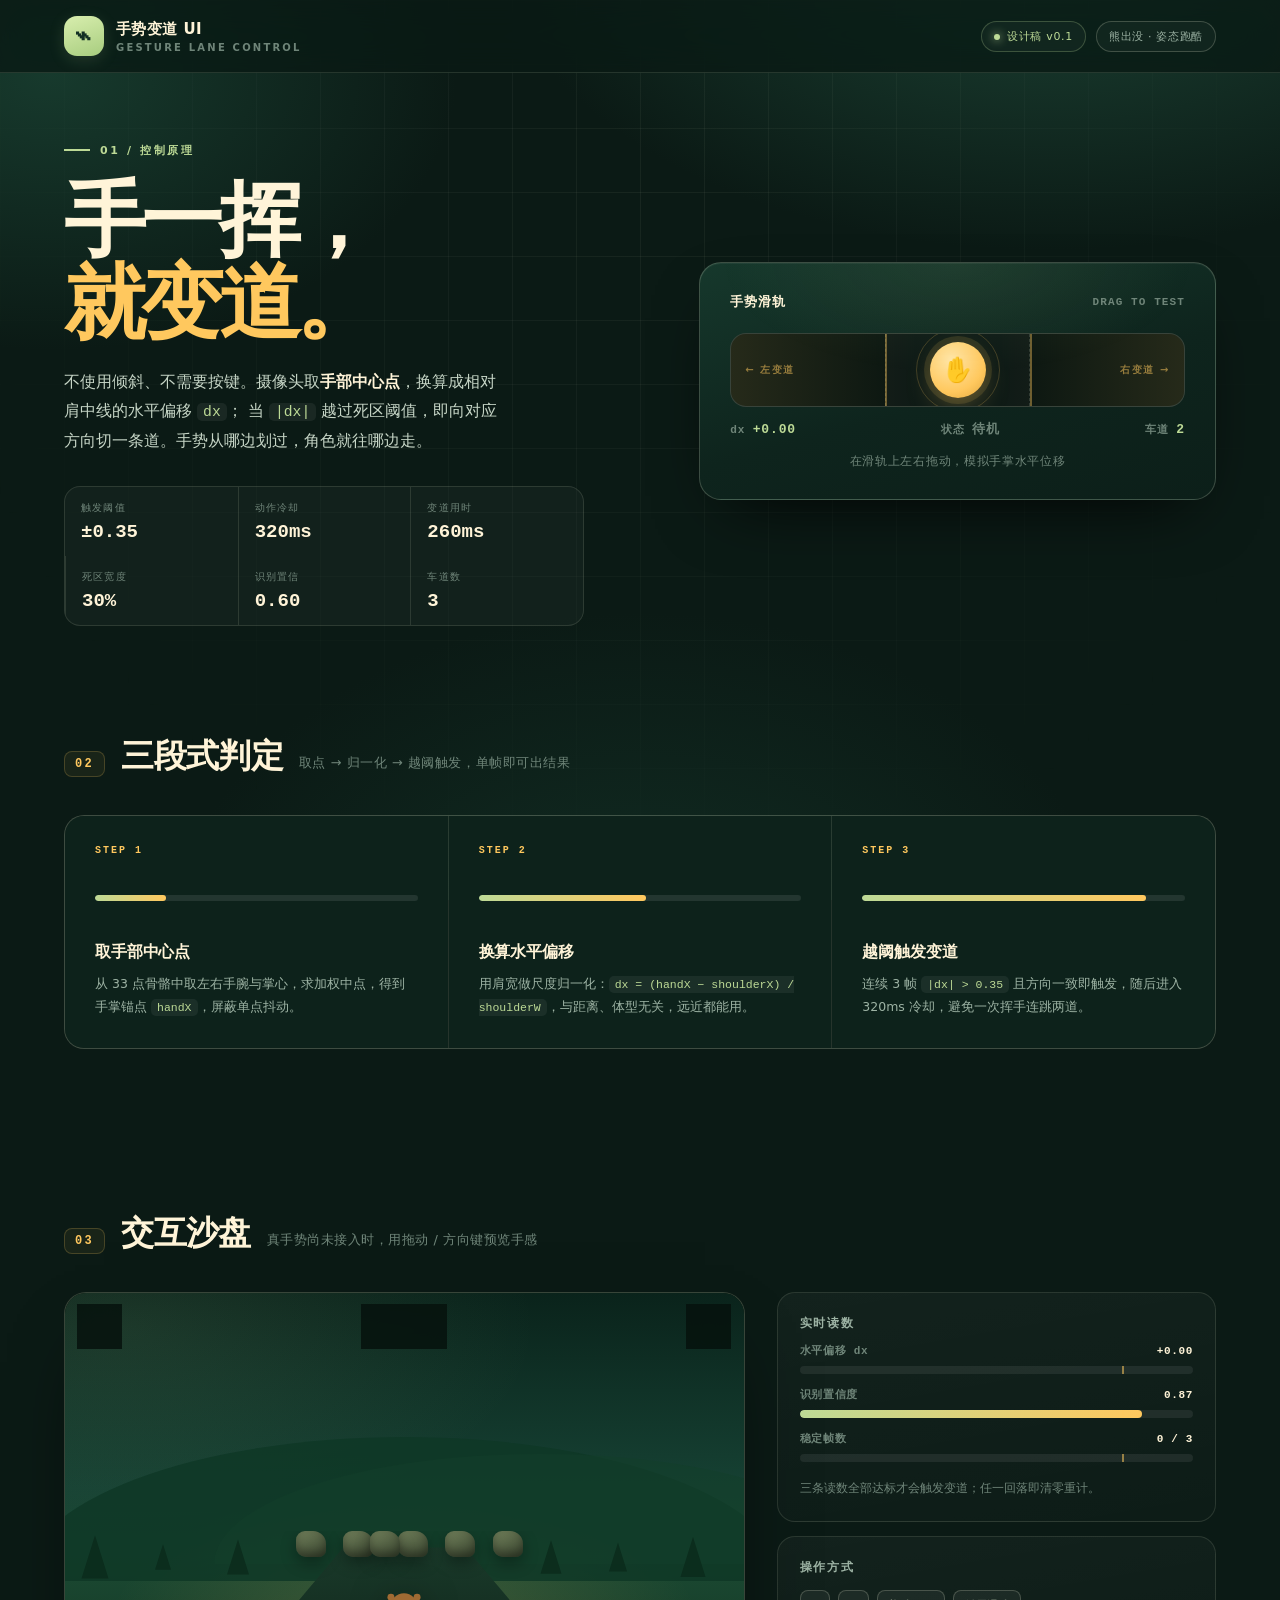
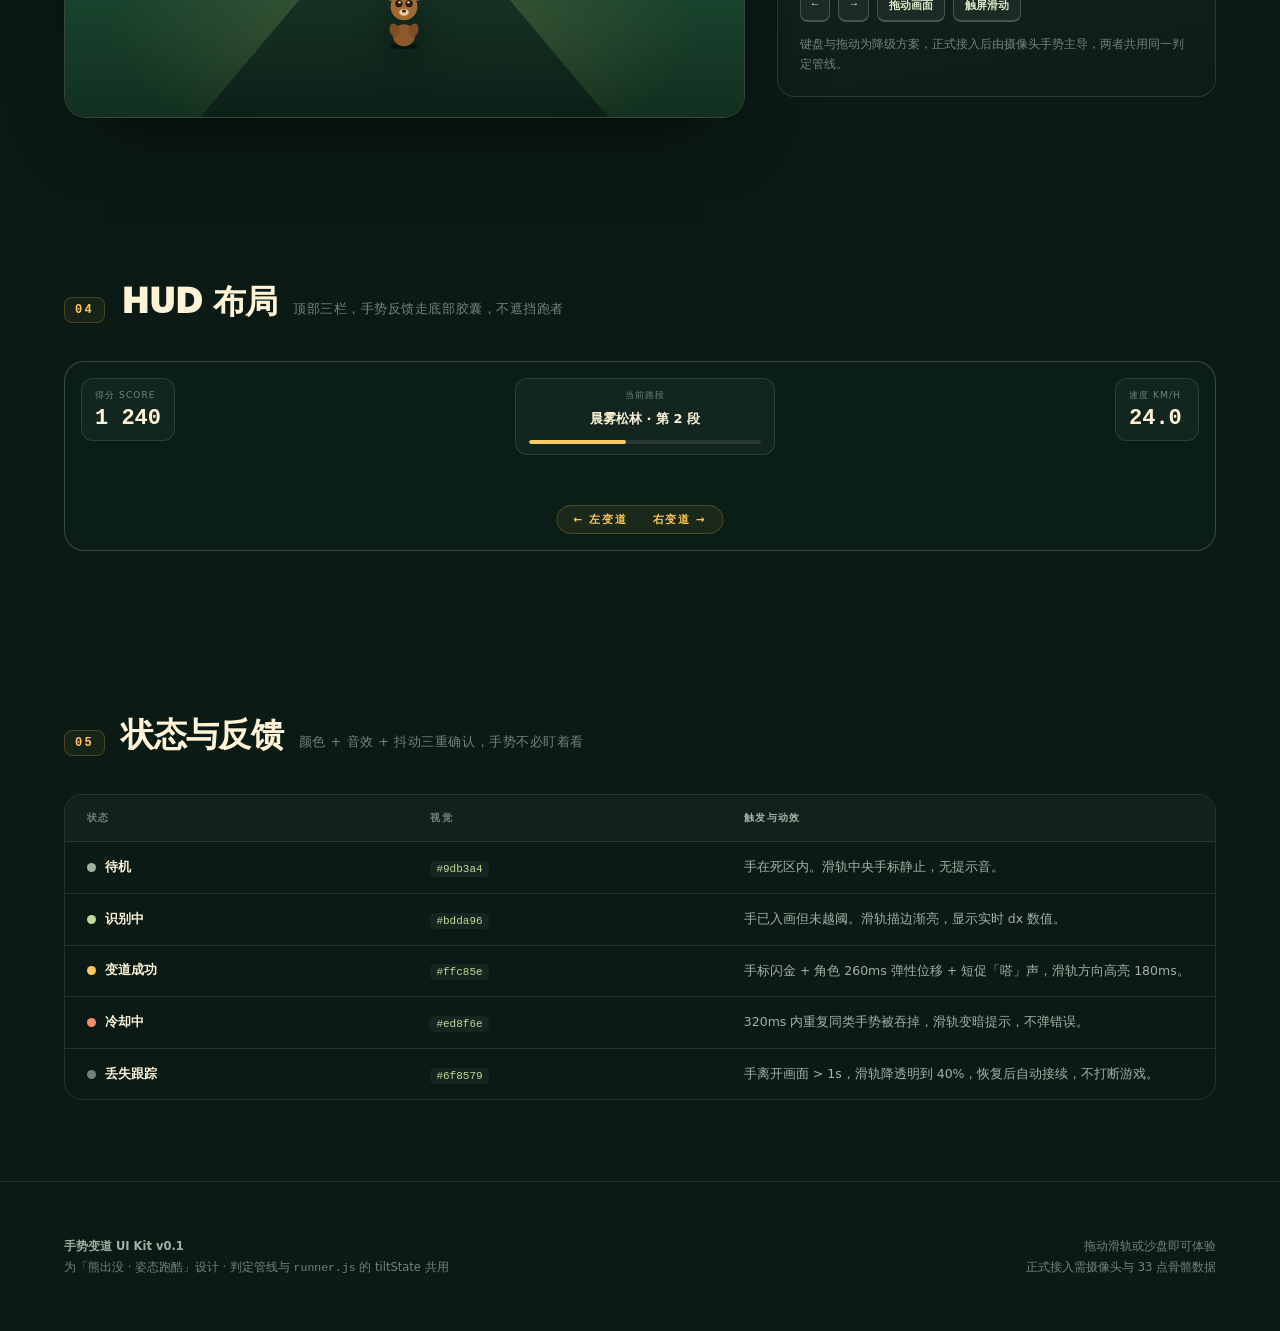
==== hand-control.html @ d8dd0759 "feat(ui): 新增手势变道 UI 设计稿与可交互原型 - hand-control.html：手势滑轨、三段式判定、交互沙盘、HUD 布局稿、状态反馈规范 - 判定管线：肩宽归一化 dx，连续 " ====
<!doctype html>
<html lang="zh-CN">
<head>
<meta charset="utf-8">
<meta name="viewport" content="width=device-width,initial-scale=1,viewport-fit=cover">
<meta name="theme-color" content="#0b1a15">
<title>手势变道 · UI 设计稿 | 熊出没 · 姿态跑酷</title>
<style>
:root{
  color-scheme: dark;
  --ink:#0b1a15;
  --ink-2:#102a22;
  --cream:#fff4d8;
  --muted:#9db3a4;
  --dim:#6f8579;
  --gold:#ffc85e;
  --lime:#bdda96;
  --line:#eaf1d51f;
  --line-2:#eaf1d536;
  --surface:#ffffff08;
  --edge:clamp(18px,5vw,84px);
  --font:"Microsoft YaHei","PingFang SC","Heiti SC","Hiragino Sans GB",system-ui,sans-serif;
  --mono:"Trebuchet MS","SF Mono",Consolas,monospace;
}
*,*::before,*::after{box-sizing:border-box}
html{scroll-behavior:smooth}
body{
  margin:0;font-family:var(--font);color:var(--cream);background:var(--ink);
  -webkit-font-smoothing:antialiased;
  background-image:
    radial-gradient(900px 520px at 82% -8%,#1d4536 0%,transparent 62%),
    radial-gradient(700px 480px at 4% 8%,#173a2d 0%,transparent 58%),
    radial-gradient(800px 600px at 50% 108%,#122e24 0%,transparent 60%);
  background-attachment:fixed;
}
/* 细网格纹理 */
body::before{
  content:"";position:fixed;inset:0;pointer-events:none;z-index:0;opacity:.5;
  background-image:linear-gradient(var(--line) 1px,transparent 1px),linear-gradient(90deg,var(--line) 1px,transparent 1px);
  background-size:64px 64px;
  mask-image:radial-gradient(circle at 50% 22%,#000 0%,transparent 78%);
}
.wrap{position:relative;z-index:1}

/* ───────── 顶栏 ───────── */
.topbar{
  position:sticky;top:0;z-index:20;
  display:flex;align-items:center;justify-content:space-between;gap:16px;
  padding:16px var(--edge);
  background:#0b1a15cc;backdrop-filter:blur(18px) saturate(140%);
  border-bottom:1px solid var(--line);
}
.brand{display:flex;align-items:center;gap:12px;font-weight:900;letter-spacing:.03em;font-size:15px}
.brand-mark{
  display:grid;place-items:center;width:40px;height:40px;border-radius:13px;
  background:linear-gradient(160deg,#d8eeae,#a8cd7f);color:#123024;
  font:900 30px/1 Georgia,serif;padding-bottom:5px;
  box-shadow:0 4px 16px #bdda9626;
}
.brand small{display:block;color:var(--dim);font-size:10px;font-weight:800;letter-spacing:.22em;margin-top:3px}
.topbar-meta{display:flex;align-items:center;gap:10px;font-size:11px;color:var(--muted)}
.tag{
  padding:7px 12px;border:1px solid var(--line-2);border-radius:100px;
  background:var(--surface);letter-spacing:.06em;white-space:nowrap;
}
.tag.live{color:var(--lime);border-color:#bdda9640}
.dot{display:inline-block;width:6px;height:6px;border-radius:50%;background:var(--lime);margin-right:7px;
  box-shadow:0 0 10px var(--lime);animation:pulse 2.4s ease-in-out infinite}
@keyframes pulse{0%,100%{opacity:1}50%{opacity:.35}}

/* ───────── 布局骨架 ───────── */
section{padding:clamp(52px,9vh,110px) var(--edge)}
.sec-head{display:flex;align-items:baseline;gap:16px;margin-bottom:clamp(24px,4vh,44px);flex-wrap:wrap}
.sec-num{
  font:800 12px/1 var(--mono);color:var(--gold);letter-spacing:.2em;
  padding:6px 10px;border:1px solid #ffc85e33;border-radius:8px;background:#ffc85e0f;
}
.sec-head h2{margin:0;font-size:clamp(22px,2.6vw,34px);font-weight:950;letter-spacing:-.02em}
.sec-head p{margin:0;color:var(--dim);font-size:13px;letter-spacing:.04em}

/* ───────── Hero ───────── */
.hero{padding-top:clamp(38px,7vh,86px);padding-bottom:clamp(18px,3vh,34px);display:grid;grid-template-columns:1.05fr .95fr;gap:clamp(28px,5vw,64px);align-items:center}
@media(max-width:940px){.hero{grid-template-columns:1fr}}
.eyebrow{
  display:inline-flex;align-items:center;gap:10px;color:var(--lime);
  font-size:11px;font-weight:900;letter-spacing:.24em;margin:0 0 20px;
}
.eyebrow::before{content:"";width:26px;height:2px;background:var(--lime);display:block}
h1{
  margin:0;font-size:clamp(42px,6.4vw,86px);font-weight:1000;line-height:1.02;letter-spacing:-.055em;
}
h1 em{font-style:normal;color:var(--gold)}
.hero-copy{margin:22px 0 0;color:#c6d5c6;font-size:clamp(13px,1.3vw,16px);line-height:1.85;max-width:44ch}
.hero-copy b{color:var(--cream);font-weight:800}
.hero-copy code{font-family:var(--mono);background:#ffffff10;padding:1px 6px;border-radius:5px;color:var(--lime);font-size:.92em}
.specs{display:flex;flex-wrap:wrap;gap:0;margin:30px 0 0;padding:0;list-style:none;border:1px solid var(--line);border-radius:16px;overflow:hidden;background:var(--surface);max-width:520px}
.specs li{flex:1 1 33%;min-width:110px;padding:14px 16px}
.specs li+li{border-left:1px solid var(--line)}
.specs span{display:block;color:var(--dim);font-size:10px;letter-spacing:.12em;margin-bottom:7px}
.specs strong{font:800 19px/1 var(--mono);color:var(--cream);font-variant-numeric:tabular-nums}

/* ───────── 手势轨道 ───────── */
.rail-card{
  position:relative;padding:clamp(20px,3vw,30px);border-radius:22px;
  border:1px solid var(--line-2);
  background:linear-gradient(165deg,#16382c,#0e241d 55%,#0c1f19);
  box-shadow:0 26px 70px -30px #000,inset 0 1px 0 #ffffff0d;
  overflow:hidden;
}
.rail-card::after{
  content:"";position:absolute;inset:0;pointer-events:none;
  background:radial-gradient(340px 160px at 50% 0%,#bdda9614,transparent 70%);
}
.rail-head{display:flex;justify-content:space-between;align-items:center;gap:12px;margin-bottom:22px;position:relative;z-index:1}
.rail-head strong{font-size:13px;letter-spacing:.08em}
.rail-head span{font:800 11px/1 var(--mono);color:var(--dim);letter-spacing:.1em}
.rail{
  position:relative;height:74px;border-radius:16px;border:1px solid var(--line-2);
  background:#081410;overflow:hidden;touch-action:none;cursor:grab;
  display:flex;align-items:center;
}
.rail:active{cursor:grabbing}
.rail-zone{position:absolute;top:0;bottom:0;width:50%;display:flex;align-items:center;justify-content:space-between;padding:0 14px}
.rail-zone.left{left:0;background:linear-gradient(90deg,#ffc85e1f,transparent 82%);justify-content:flex-start}
.rail-zone.right{right:0;background:linear-gradient(270deg,#ffc85e1f,transparent 82%);justify-content:flex-end}
.rail-zone i{font-style:normal;font-size:10px;letter-spacing:.16em;color:#ffc85e88;font-weight:900;white-space:nowrap}
.rail-dead{
  position:absolute;left:50%;top:0;bottom:0;width:32.2%;transform:translateX(-50%);
  border-left:1px dashed #eaf1d52e;border-right:1px dashed #eaf1d52e;
  background:#ffffff06;
}
.rail-dead em{position:absolute;left:50%;top:7px;transform:translateX(-50%);font-style:normal;font-size:9px;letter-spacing:.14em;color:var(--dim);white-space:nowrap}
.rail-th{position:absolute;top:0;bottom:0;width:2px;background:#ffc85e66}
.rail-th.l{left:33.9%}
.rail-th.r{left:66.1%}
.hand{
  position:absolute;top:50%;left:50%;width:56px;height:56px;margin:-28px 0 0 -28px;
  border-radius:50%;display:grid;place-items:center;font-size:24px;
  background:radial-gradient(circle at 38% 32%,#ffe6a8,#ffc85e 62%,#e0a53c);
  color:#4a3410;box-shadow:0 0 0 6px #ffc85e1f,0 10px 30px -6px #ffc85e66;
  transition:transform .08s linear,box-shadow .2s;
  will-change:transform;
}
.hand::after{content:"";position:absolute;inset:-14px;border-radius:50%;border:1px solid #ffc85e33}
.rail-meta{display:flex;justify-content:space-between;align-items:center;margin-top:16px;font:800 11px/1 var(--mono);color:var(--dim);letter-spacing:.08em;position:relative;z-index:1}
.rail-meta b{color:var(--lime);font-size:13px}
.rail-hint{margin:18px 0 0;color:var(--dim);font-size:11.5px;letter-spacing:.06em;text-align:center;position:relative;z-index:1}

/* ───────── 原理三步 ───────── */
.steps{display:grid;grid-template-columns:repeat(3,1fr);gap:1px;background:var(--line);border:1px solid var(--line);border-radius:20px;overflow:hidden}
@media(max-width:820px){.steps{grid-template-columns:1fr}}
.step{background:#0d221b;padding:clamp(20px,2.6vw,30px);position:relative}
.step:hover{background:#112b21}
.step-n{font:800 10px/1 var(--mono);color:var(--gold);letter-spacing:.2em;margin-bottom:16px;display:block}
.step h3{margin:0 0 10px;font-size:16px;font-weight:900;letter-spacing:-.01em}
.step p{margin:0;color:var(--muted);font-size:12.5px;line-height:1.8}
.step code{font-family:var(--mono);background:#ffffff0f;padding:2px 6px;border-radius:5px;color:var(--lime);font-size:11.5px}
.step-fig{height:52px;margin-bottom:18px;display:flex;align-items:center;gap:8px}
.bar{height:6px;border-radius:3px;background:#ffffff17;flex:1;position:relative;overflow:hidden}
.bar i{position:absolute;inset:0;width:38%;background:linear-gradient(90deg,#bdda96,#ffc85e);border-radius:3px}

/* ───────── 沙盘 ───────── */
.lab-grid{display:grid;grid-template-columns:minmax(0,1.55fr) minmax(0,1fr);gap:clamp(20px,3vw,32px);align-items:start}
@media(max-width:980px){.lab-grid{grid-template-columns:1fr}}
.stage{
  position:relative;aspect-ratio:16/10;min-height:300px;border-radius:22px;overflow:hidden;
  border:1px solid var(--line-2);background:#08170f;
  touch-action:pan-y;cursor:grab;user-select:none;
  box-shadow:0 30px 80px -40px #000,inset 0 0 90px #00000066;
}
.stage:active{cursor:grabbing}
/* 场景 */
.sky{position:absolute;inset:0;background:linear-gradient(180deg,#0a231b,#164133 46%,#1b4a33 62%,#12301f)}
.sky::before{
  content:"";position:absolute;inset:0;
  background:radial-gradient(420px 200px at 50% 78%,#ffc85e2e,transparent 70%),
             radial-gradient(600px 300px at 8% 8%,#bdda9618,transparent 70%);
}
.hill{position:absolute;left:-6%;right:-6%;bottom:32%;height:34%;background:#0f3826;border-radius:50% 50% 0 0/100% 100% 0 0;opacity:.85}
.hill.b{bottom:36%;height:26%;background:#133f2a;opacity:.6;left:22%;right:-18%}
.road{
  position:absolute;left:0;right:0;bottom:0;height:40%;
  background:linear-gradient(180deg,#1a3a2a,#0d1f17);
  clip-path:polygon(41% 0,59% 0,80% 100%,20% 100%);
}
.lane-lines{position:absolute;left:0;right:0;bottom:0;height:40%;overflow:hidden}
.lane-lines i{
  position:absolute;top:-20%;width:3px;height:26%;border-radius:2px;
  background:linear-gradient(180deg,transparent,#bdda9677,transparent);
  animation:dash 1.05s linear infinite;
}
.lane-lines i:nth-child(1){left:43%}
.lane-lines i:nth-child(2){left:57%}
.lane-lines i:nth-child(3){left:36%;animation-delay:.35s;height:16%;opacity:.55}
.lane-lines i:nth-child(4){left:64%;animation-delay:.35s;height:16%;opacity:.55}
@keyframes dash{from{transform:translateY(-40%)}to{transform:translateY(460%)}}
/* 障碍 */
.rocks{position:absolute;left:0;right:0;bottom:0;height:44%;pointer-events:none;overflow:hidden}
.rock{
  position:absolute;top:0;width:30px;height:26px;
  border-radius:9px 13px 7px 10px;
  background:linear-gradient(150deg,#71805b,#39452f);
  box-shadow:inset 0 -5px 10px #00000055,0 6px 16px #00000055;
  animation:rush 2.1s linear infinite;
}
@keyframes rush{
  0%{top:-12%;transform:scale(.3);opacity:0}
  16%{opacity:.95}
  100%{top:70%;transform:scale(1.15);opacity:1}
}
/* 树影 */
.trees{position:absolute;left:0;right:0;bottom:34%;height:24%;pointer-events:none}
.trees i{
  position:absolute;bottom:0;width:0;height:0;
  border-left:10px solid transparent;border-right:10px solid transparent;
  border-bottom:32px solid #0a2a1b;opacity:.8;
}
/* 跑者 */
.runner{
  position:absolute;bottom:16%;left:50%;width:clamp(40px,7%,66px);
  transform:translateX(-50%);transition:transform .26s cubic-bezier(.3,1.5,.45,1);
  filter:drop-shadow(0 10px 18px #00000088);z-index:4;
}
.runner svg{display:block;width:100%;height:auto}
.runner.bump svg{animation:bump .32s cubic-bezier(.34,1.56,.64,1)}
@keyframes bump{50%{transform:translateY(-13px) scale(1.07)}}
/* 沙盘 HUD */
.stage-hud{position:absolute;inset:12px 12px auto;display:flex;justify-content:space-between;gap:8px;z-index:6;pointer-events:none}
.hud-chip{
  padding:7px 11px;border-radius:10px;border:1px solid var(--line-2);
  background:#06120ed9;backdrop-filter:blur(8px);font:800 11px/1 var(--mono);letter-spacing:.06em;
}
.hud-chip span{display:block;color:var(--dim);font-size:8.5px;letter-spacing:.14em;margin-bottom:5px}
.hud-chip b{font-size:14px;color:var(--cream)}
.lane-pill{display:flex;gap:4px;margin-top:2px;justify-content:center}
.lane-pill i{width:16px;height:4px;border-radius:2px;background:#ffffff22;transition:background .2s,width .2s}
.lane-pill i.on{background:var(--gold);width:22px}
.stage-msg{
  position:absolute;left:50%;bottom:22%;transform:translateX(-50%);z-index:5;
  font:900 11px/1 var(--font);letter-spacing:.2em;color:var(--gold);
  opacity:0;transition:opacity .18s,transform .18s;white-space:nowrap;
}
.stage-msg.show{opacity:1;transform:translateX(-50%) translateY(-8px)}

/* 控制面板 */
.panel{display:flex;flex-direction:column;gap:14px}
.card{
  border:1px solid var(--line);border-radius:18px;padding:clamp(16px,2.2vw,22px);
  background:linear-gradient(170deg,#ffffff09,#ffffff03);
}
.card h4{margin:0 0 14px;font-size:12px;letter-spacing:.14em;color:var(--muted);font-weight:900}
.meter{margin-bottom:16px}
.meter:last-child{margin-bottom:0}
.meter-top{display:flex;justify-content:space-between;font:800 11px/1 var(--mono);color:var(--dim);margin-bottom:9px;letter-spacing:.06em}
.meter-top b{color:var(--cream)}
.meter-bar{height:8px;border-radius:5px;background:#ffffff12;position:relative;overflow:hidden}
.meter-bar i{position:absolute;inset:0;width:0%;border-radius:5px;background:linear-gradient(90deg,var(--lime),var(--gold));transition:width .1s linear}
.meter-bar::after{content:"";position:absolute;top:0;bottom:0;left:82%;width:2px;background:#ffc85e88}
.keys{display:flex;gap:8px;flex-wrap:wrap}
kbd{
  font-family:var(--mono);font-size:11px;font-weight:800;padding:7px 11px;border-radius:8px;
  background:#ffffff0d;border:1px solid var(--line-2);border-bottom-width:2px;color:#dbe7c7;
}
.note{color:var(--dim);font-size:11.5px;line-height:1.75;margin:12px 0 0}

/* ───────── HUD 布局稿 ───────── */
.hud-mock{
  position:relative;border:1px solid var(--line-2);border-radius:20px;overflow:hidden;
  background:#0a1d16;padding:16px;min-height:190px;
  display:grid;grid-template-columns:auto 1fr auto;align-items:start;gap:12px;
}
.hm{background:#ffffff0a;border:1px solid var(--line);border-radius:12px;padding:10px 13px;min-width:84px}
.hm span{display:block;font-size:9px;letter-spacing:.12em;color:var(--dim);margin-bottom:6px}
.hm strong{font:800 22px/1 var(--mono);font-variant-numeric:tabular-nums}
.hm.center{justify-self:center;width:100%;max-width:260px;text-align:center}
.hm.center strong{font:900 13px/1.4 var(--font)}
.hm.center .track{height:4px;border-radius:2px;background:#ffffff17;margin-top:12px;overflow:hidden}
.hm.center .track i{display:block;height:100%;width:42%;background:var(--gold);border-radius:2px}
.hm.right{justify-self:end}
.gesture-float{
  position:absolute;left:50%;bottom:16px;transform:translateX(-50%);
  padding:8px 16px;border-radius:100px;border:1px solid #ffc85e33;background:#ffc85e12;
  color:var(--gold);font:800 10.5px/1 var(--font);letter-spacing:.16em;white-space:nowrap;
}

/* ───────── 状态表 ───────── */
.table{border:1px solid var(--line);border-radius:18px;overflow:hidden}
.tr{display:grid;grid-template-columns:1.1fr 1fr 1.5fr;gap:14px;padding:15px clamp(14px,2vw,22px);align-items:center;font-size:12.5px}
.tr.head{background:#ffffff08;color:var(--dim);font-size:10px;letter-spacing:.14em;font-weight:900}
.tr+.tr{border-top:1px solid var(--line)}
@media(max-width:720px){.tr{grid-template-columns:1fr;gap:6px}.tr.head{display:none}}
.swatch{display:inline-flex;align-items:center;gap:9px;font-weight:800}
.swatch i{width:9px;height:9px;border-radius:50%;display:block;flex:none}
.tr span:last-child{color:var(--muted);line-height:1.65}
.tr code{font-family:var(--mono);font-size:11px;color:var(--lime);background:#ffffff0d;padding:2px 6px;border-radius:5px}

/* ───────── 页脚 ───────── */
footer{
  padding:clamp(32px,6vh,64px) var(--edge);border-top:1px solid var(--line);
  display:flex;justify-content:space-between;gap:18px;flex-wrap:wrap;
  color:var(--dim);font-size:11.5px;line-height:1.8;
}
footer b{color:var(--muted)}
.toast{
  position:fixed;left:50%;bottom:28px;transform:translate(-50%,20px);z-index:60;
  padding:11px 20px;border-radius:100px;background:#ffc85e;color:#3b2a09;
  font:900 12px/1 var(--font);letter-spacing:.1em;opacity:0;pointer-events:none;
  transition:opacity .2s,transform .2s;box-shadow:0 14px 40px -10px #000000aa;
}
.toast.show{opacity:1;transform:translate(-50%,0)}
@media(prefers-reduced-motion:reduce){*{animation:none!important;transition:none!important}}
</style>
</head>
<body>
<div class="wrap">

  <header class="topbar">
    <div class="brand">
      <span class="brand-mark" aria-hidden="true">⌁</span>
      <div>手势变道 UI<small>GESTURE LANE CONTROL</small></div>
    </div>
    <div class="topbar-meta">
      <span class="tag live"><span class="dot"></span>设计稿 v0.1</span>
      <span class="tag">熊出没 · 姿态跑酷</span>
    </div>
  </header>

  <!-- 01 HERO -->
  <section class="hero" id="top">
    <div>
      <p class="eyebrow">01 / 控制原理</p>
      <h1>手一挥，<br><em>就变道。</em></h1>
      <p class="hero-copy">
        不使用倾斜、不需要按键。摄像头取<b>手部中心点</b>，换算成相对肩中线的水平偏移 <code>dx</code>；
        当 <code>|dx|</code> 越过死区阈值，即向对应方向切一条道。手势从哪边划过，角色就往哪边走。
      </p>
      <ul class="specs">
        <li><span>触发阈值</span><strong>±0.35</strong></li>
        <li><span>动作冷却</span><strong>320ms</strong></li>
        <li><span>变道用时</span><strong>260ms</strong></li>
        <li><span>死区宽度</span><strong>30%</strong></li>
        <li><span>识别置信</span><strong>0.60</strong></li>
        <li><span>车道数</span><strong>3</strong></li>
      </ul>
    </div>

    <div class="rail-card">
      <div class="rail-head">
        <strong>手势滑轨</strong>
        <span>DRAG TO TEST</span>
      </div>
      <div class="rail" id="rail" role="slider" aria-label="手势水平偏移" aria-valuemin="-1" aria-valuemax="1" aria-valuenow="0" tabindex="0">
        <div class="rail-zone left"><i>← 左变道</i></div>
        <div class="rail-zone right"><i>右变道 →</i></div>
        <div class="rail-dead"></div>
        <div class="rail-th l"></div><div class="rail-th r"></div>
        <div class="hand" id="hand" aria-hidden="true">✋</div>
      </div>
      <div class="rail-meta">
        <span>dx <b id="dx-read">0.00</b></span>
        <span>状态 <b id="rail-state">待机</b></span>
        <span>车道 <b id="rail-lane">2</b></span>
      </div>
      <p class="rail-hint">在滑轨上左右拖动，模拟手掌水平位移</p>
    </div>
  </section>

  <!-- 02 三步原理 -->
  <section id="principle">
    <div class="sec-head">
      <span class="sec-num">02</span>
      <h2>三段式判定</h2>
      <p>取点 → 归一化 → 越阈触发，单帧即可出结果</p>
    </div>
    <div class="steps">
      <article class="step">
        <span class="step-n">STEP 1</span>
        <div class="step-fig"><div class="bar"><i style="width:22%"></i></div></div>
        <h3>取手部中心点</h3>
        <p>从 33 点骨骼中取左右手腕与掌心，求加权中点，得到手掌锚点 <code>handX</code>，屏蔽单点抖动。</p>
      </article>
      <article class="step">
        <span class="step-n">STEP 2</span>
        <div class="step-fig"><div class="bar"><i style="width:52%"></i></div></div>
        <h3>换算水平偏移</h3>
        <p>用肩宽做尺度归一化：<code>dx = (handX − shoulderX) / shoulderW</code>，与距离、体型无关，远近都能用。</p>
      </article>
      <article class="step">
        <span class="step-n">STEP 3</span>
        <div class="step-fig"><div class="bar"><i style="width:88%"></i></div></div>
        <h3>越阈触发变道</h3>
        <p>连续 3 帧 <code>|dx| &gt; 0.35</code> 且方向一致即触发，随后进入 320ms 冷却，避免一次挥手连跳两道。</p>
      </article>
    </div>
  </section>

  <!-- 03 沙盘 -->
  <section id="lab">
    <div class="sec-head">
      <span class="sec-num">03</span>
      <h2>交互沙盘</h2>
      <p>真手势尚未接入时，用拖动 / 方向键预览手感</p>
    </div>

    <div class="lab-grid">
      <div class="stage" id="stage" aria-label="跑酷沙盘，左右拖动切换车道">
        <div class="sky"></div>
        <div class="hill"></div>
        <div class="hill b"></div>
        <div class="road"></div>
        <div class="lane-lines"><i></i><i></i><i></i><i></i></div>
        <div class="trees" aria-hidden="true">
          <i style="left:3%;transform:scale(1.35)"></i>
          <i style="left:13%;transform:scale(.8)"></i>
          <i style="left:24%;transform:scale(1.1)"></i>
          <i style="right:6%;transform:scale(1.25)"></i>
          <i style="right:17%;transform:scale(.9)"></i>
          <i style="right:27%;transform:scale(1.05)"></i>
        </div>
        <div class="rocks" aria-hidden="true">
          <span class="rock" style="left:34%;animation-delay:0s"></span>
          <span class="rock" style="left:41%;animation-delay:.7s"></span>
          <span class="rock" style="left:49%;animation-delay:1.45s"></span>
          <span class="rock" style="left:56%;animation-delay:.35s"></span>
          <span class="rock" style="left:63%;animation-delay:1.1s"></span>
          <span class="rock" style="left:45%;animation-delay:1.8s"></span>
        </div>

        <div class="stage-hud">
          <div class="hud-chip"><span>得分</span><b id="h-score">0</b></div>
          <div class="hud-chip" style="text-align:center"><span>车道</span><div class="lane-pill" id="pill"><i></i><i></i><i></i></div></div>
          <div class="hud-chip" style="text-align:right"><span>手势</span><b id="h-gesture">—</b></div>
        </div>

        <div class="runner" id="runner" style="--lane:0">
          <svg viewBox="0 0 60 84" aria-hidden="true">
            <ellipse cx="30" cy="80" rx="17" ry="4" fill="#000" opacity=".45"/>
            <ellipse cx="30" cy="66" rx="14" ry="14" fill="#8a5a2c"/>
            <circle cx="30" cy="30" r="17" fill="#a06a33"/>
            <circle cx="23.5" cy="26" r="4.6" fill="#2a1a0c"/>
            <circle cx="36.5" cy="26" r="4.6" fill="#2a1a0c"/>
            <circle cx="24.4" cy="24.4" r="1.5" fill="#fff" opacity=".85"/>
            <circle cx="35.6" cy="24.4" r="1.5" fill="#fff" opacity=".85"/>
            <ellipse cx="30" cy="37" rx="6" ry="4.4" fill="#e8c9a0"/>
            <ellipse cx="30" cy="35.4" rx="2.6" ry="1.9" fill="#3a2513"/>
            <circle cx="13.5" cy="18" r="4.4" fill="#a06a33"/>
            <circle cx="46.5" cy="18" r="4.4" fill="#a06a33"/>
            <ellipse cx="18" cy="60" rx="6" ry="9" fill="#7d4f26" transform="rotate(-18 18 60)"/>
            <ellipse cx="42" cy="60" rx="6" ry="9" fill="#7d4f26" transform="rotate(18 42 60)"/>
          </svg>
        </div>
        <div class="stage-msg" id="stage-msg"></div>
      </div>

      <div class="panel">
        <div class="card">
          <h4>实时读数</h4>
          <div class="meter">
            <div class="meter-top"><span>水平偏移 dx</span><b id="p-dx">0.00</b></div>
            <div class="meter-bar"><i id="p-dx-bar"></i></div>
          </div>
          <div class="meter">
            <div class="meter-top"><span>识别置信度</span><b id="p-conf">0.87</b></div>
            <div class="meter-bar"><i id="p-conf-bar" style="width:87%"></i></div>
          </div>
          <div class="meter">
            <div class="meter-top"><span>稳定帧数</span><b id="p-hold">0 / 3</b></div>
            <div class="meter-bar"><i id="p-hold-bar" style="width:0%"></i></div>
          </div>
          <p class="note">三条读数全部达标才会触发变道；任一回落即清零重计。</p>
        </div>

        <div class="card">
          <h4>操作方式</h4>
          <div class="keys">
            <kbd>←</kbd><kbd>→</kbd><kbd>拖动画面</kbd><kbd>触屏滑动</kbd>
          </div>
          <p class="note">键盘与拖动为降级方案，正式接入后由摄像头手势主导，两者共用同一判定管线。</p>
        </div>
      </div>
    </div>
  </section>

  <!-- 04 HUD -->
  <section id="hud-spec">
    <div class="sec-head">
      <span class="sec-num">04</span>
      <h2>HUD 布局</h2>
      <p>顶部三栏，手势反馈走底部胶囊，不遮挡跑者</p>
    </div>
    <div class="hud-mock">
      <div class="hm"><span>得分 SCORE</span><strong>1 240</strong></div>
      <div class="hm center">
        <span>当前路段</span>
        <strong>晨雾松林 · 第 2 段</strong>
        <div class="track"><i></i></div>
      </div>
      <div class="hm right"><span>速度 KM/H</span><strong>24.0</strong></div>
      <div class="gesture-float">← 左变道　　右变道 →</div>
    </div>
  </section>

  <!-- 05 反馈规范 -->
  <section id="states">
    <div class="sec-head">
      <span class="sec-num">05</span>
      <h2>状态与反馈</h2>
      <p>颜色 + 音效 + 抖动三重确认，手势不必盯着看</p>
    </div>
    <div class="table">
      <div class="tr head"><span>状态</span><span>视觉</span><span>触发与动效</span></div>
      <div class="tr">
        <span class="swatch"><i style="background:#9db3a4"></i>待机</span>
        <span><code>#9db3a4</code></span>
        <span>手在死区内。滑轨中央手标静止，无提示音。</span>
      </div>
      <div class="tr">
        <span class="swatch"><i style="background:#bdda96"></i>识别中</span>
        <span><code>#bdda96</code></span>
        <span>手已入画但未越阈。滑轨描边渐亮，显示实时 dx 数值。</span>
      </div>
      <div class="tr">
        <span class="swatch"><i style="background:#ffc85e"></i>变道成功</span>
        <span><code>#ffc85e</code></span>
        <span>手标闪金 + 角色 260ms 弹性位移 + 短促「嗒」声，滑轨方向高亮 180ms。</span>
      </div>
      <div class="tr">
        <span class="swatch"><i style="background:#ed8f6e"></i>冷却中</span>
        <span><code>#ed8f6e</code></span>
        <span>320ms 内重复同类手势被吞掉，滑轨变暗提示，不弹错误。</span>
      </div>
      <div class="tr">
        <span class="swatch"><i style="background:#6f8579"></i>丢失跟踪</span>
        <span><code>#6f8579</code></span>
        <span>手离开画面 &gt; 1s，滑轨降透明到 40%，恢复后自动接续，不打断游戏。</span>
      </div>
    </div>
  </section>

  <footer>
    <div>
      <b>手势变道 UI Kit v0.1</b><br>
      为「熊出没 · 姿态跑酷」设计 · 判定管线与 <code>runner.js</code> 的 tiltState 共用
    </div>
    <div style="text-align:right">
      拖动滑轨或沙盘即可体验<br>
      正式接入需摄像头与 33 点骨骼数据
    </div>
  </footer>
</div>

<div class="toast" id="toast" role="status" aria-live="polite" hidden></div>

<script>
(function(){
  "use strict";
  var TH = 0.35, HOLD = 3, COOL = 320;
  var lane = 1;            // 0 左 / 1 中 / 2 右
  var dx = 0;
  var holdCount = 0, holdDir = 0, lastFire = 0;
  var $ = function(id){ return document.getElementById(id); };

  var hand = $("hand"), rail = $("rail");
  var dxRead = $("dx-read"), railState = $("rail-state"), railLane = $("rail-lane");
  var runner = $("runner"), stage = $("stage"), msg = $("stage-msg");
  var pill = $("pill").children;
  var hScore = $("h-score"), hGesture = $("h-gesture");
  var pDx = $("p-dx"), pDxBar = $("p-dx-bar"), pHold = $("p-hold"), pHoldBar = $("p-hold-bar");
  var score = 0, scoreTimer = null;

  function clamp(v,a,b){ return v<a?a:v>b?b:v; }

  function render(){
    var railW = rail.clientWidth || 480;
    hand.style.transform = "translateX(" + (dx * railW * 0.46) + "px)";
    dxRead.textContent = (dx>=0?"+":"") + dx.toFixed(2);
    pDx.textContent = dxRead.textContent;
    pDxBar.style.width = Math.abs(dx) * 100 + "%";
    var st = "待机";
    if (Math.abs(dx) > TH) st = dx > 0 ? "右变道" : "左变道";
    else if (Math.abs(dx) > 0.08) st = "识别中";
    railState.textContent = st;
    railState.style.color = Math.abs(dx) > TH ? "#ffc85e" : (Math.abs(dx) > 0.08 ? "#bdda96" : "#6f8579");
    rail.setAttribute("aria-valuenow", dx.toFixed(2));
    hGesture.textContent = st === "待机" ? "—" : st;
    railLane.textContent = lane + 1;
    for (var i=0;i<3;i++) pill[i].classList.toggle("on", i === lane);
    var off = (lane - 1) * (stage.clientWidth || 640) * 0.145;
    runner.style.transform = "translateX(-50%) translateX(" + off + "px)";
  }

  function showMsg(text){
    msg.textContent = text;
    msg.classList.add("show");
    clearTimeout(showMsg._t);
    showMsg._t = setTimeout(function(){ msg.classList.remove("show"); }, 720);
  }

  function shift(dir){
    var next = clamp(lane + dir, 0, 2);
    if (next === lane) return false;
    lane = next;
    score += 10;
    hScore.textContent = score;
    runner.classList.remove("bump");
    void runner.offsetWidth;
    runner.classList.add("bump");
    showMsg(dir > 0 ? "右变道 →" : "← 左变道");
    render();
    return true;
  }

  var armed = true;
  function feed(v){
    var now = performance.now();
    dx = clamp(v, -1, 1);
    if (Math.abs(dx) < TH * 0.6) armed = true;   // 回中后才允许下一次触发
    var dir = Math.abs(dx) > TH ? (dx > 0 ? 1 : -1) : 0;
    if (dir && dir === holdDir) holdCount++;
    else { holdDir = dir; holdCount = dir ? 1 : 0; }
    pHold.textContent = holdCount + " / " + HOLD;
    pHoldBar.style.width = Math.min(100, holdCount / HOLD * 100) + "%";
    pHoldBar.style.background = holdCount >= HOLD ? "linear-gradient(90deg,#bdda96,#ffc85e)" : "#ffffff33";
    if (armed && holdCount >= HOLD && dir && now - lastFire > COOL){
      if (shift(dir)) { lastFire = now; holdCount = 0; armed = false; }
    }
    render();
  }

  /* ── 滑轨拖动 ── */
  var railAnchor = null;
  rail.addEventListener("pointerdown", function(e){
    railAnchor = e.clientX;
    rail.setPointerCapture(e.pointerId);
    feed(0);
  });
  rail.addEventListener("pointermove", function(e){
    if (railAnchor === null) return;
    feed((e.clientX - railAnchor) / (rail.clientWidth * 0.5));
  });
  function railEnd(e){
    if (railAnchor === null) return;
    railAnchor = null;
    // 回弹
    var start = dx, t0 = performance.now();
    (function back(){
      var k = Math.min(1, (performance.now() - t0) / 220);
      feed(start * (1 - k));
      if (k < 1) requestAnimationFrame(back);
    })();
  }
  rail.addEventListener("pointerup", railEnd);
  rail.addEventListener("pointercancel", railEnd);

  /* ── 沙盘拖动 ── */
  var sAnchor = null, sx0 = 0, sy0 = 0, locked = false;
  stage.addEventListener("pointerdown", function(e){
    sAnchor = e.clientX; sx0 = e.clientX; sy0 = e.clientY; locked = false;
    stage.setPointerCapture(e.pointerId);
  });
  stage.addEventListener("pointermove", function(e){
    if (sAnchor === null) return;
    var ddx = e.clientX - sx0, ddy = e.clientY - sy0;
    if (!locked){
      if (Math.abs(ddy) > Math.abs(ddx) && Math.abs(ddy) > 18) { sAnchor = null; return; }
      if (Math.abs(ddx) < 26) return;
      locked = true;
    }
    feed((e.clientX - sAnchor) / (stage.clientWidth * 0.5));
  });
  stage.addEventListener("pointerup", function(){
    sAnchor = null;
    var start = dx, t0 = performance.now();
    (function back(){
      var k = Math.min(1, (performance.now() - t0) / 200);
      feed(start * (1 - k));
      if (k < 1) requestAnimationFrame(back);
    })();
  });

  /* ── 键盘 ── */
  document.addEventListener("keydown", function(e){
    if (e.key === "ArrowLeft" || e.key === "a" || e.key === "A"){ e.preventDefault(); shift(-1); flash(-0.7); }
    if (e.key === "ArrowRight" || e.key === "d" || e.key === "D"){ e.preventDefault(); shift(1); flash(0.7); }
  });
  function flash(v){
    var start = dx, t0 = performance.now();
    (function anim(){
      var k = Math.min(1, (performance.now() - t0) / 300);
      dx = start + (v - start) * k;
      render();
      if (k < 1) setTimeout(anim, 16);
    })();
  }

  /* ── 分数缓增 ── */
  scoreTimer = setInterval(function(){
    score += 1;
    hScore.textContent = score;
  }, 1400);

  window.addEventListener("resize", render);
  render();
})();
</script>
</body>
</html>
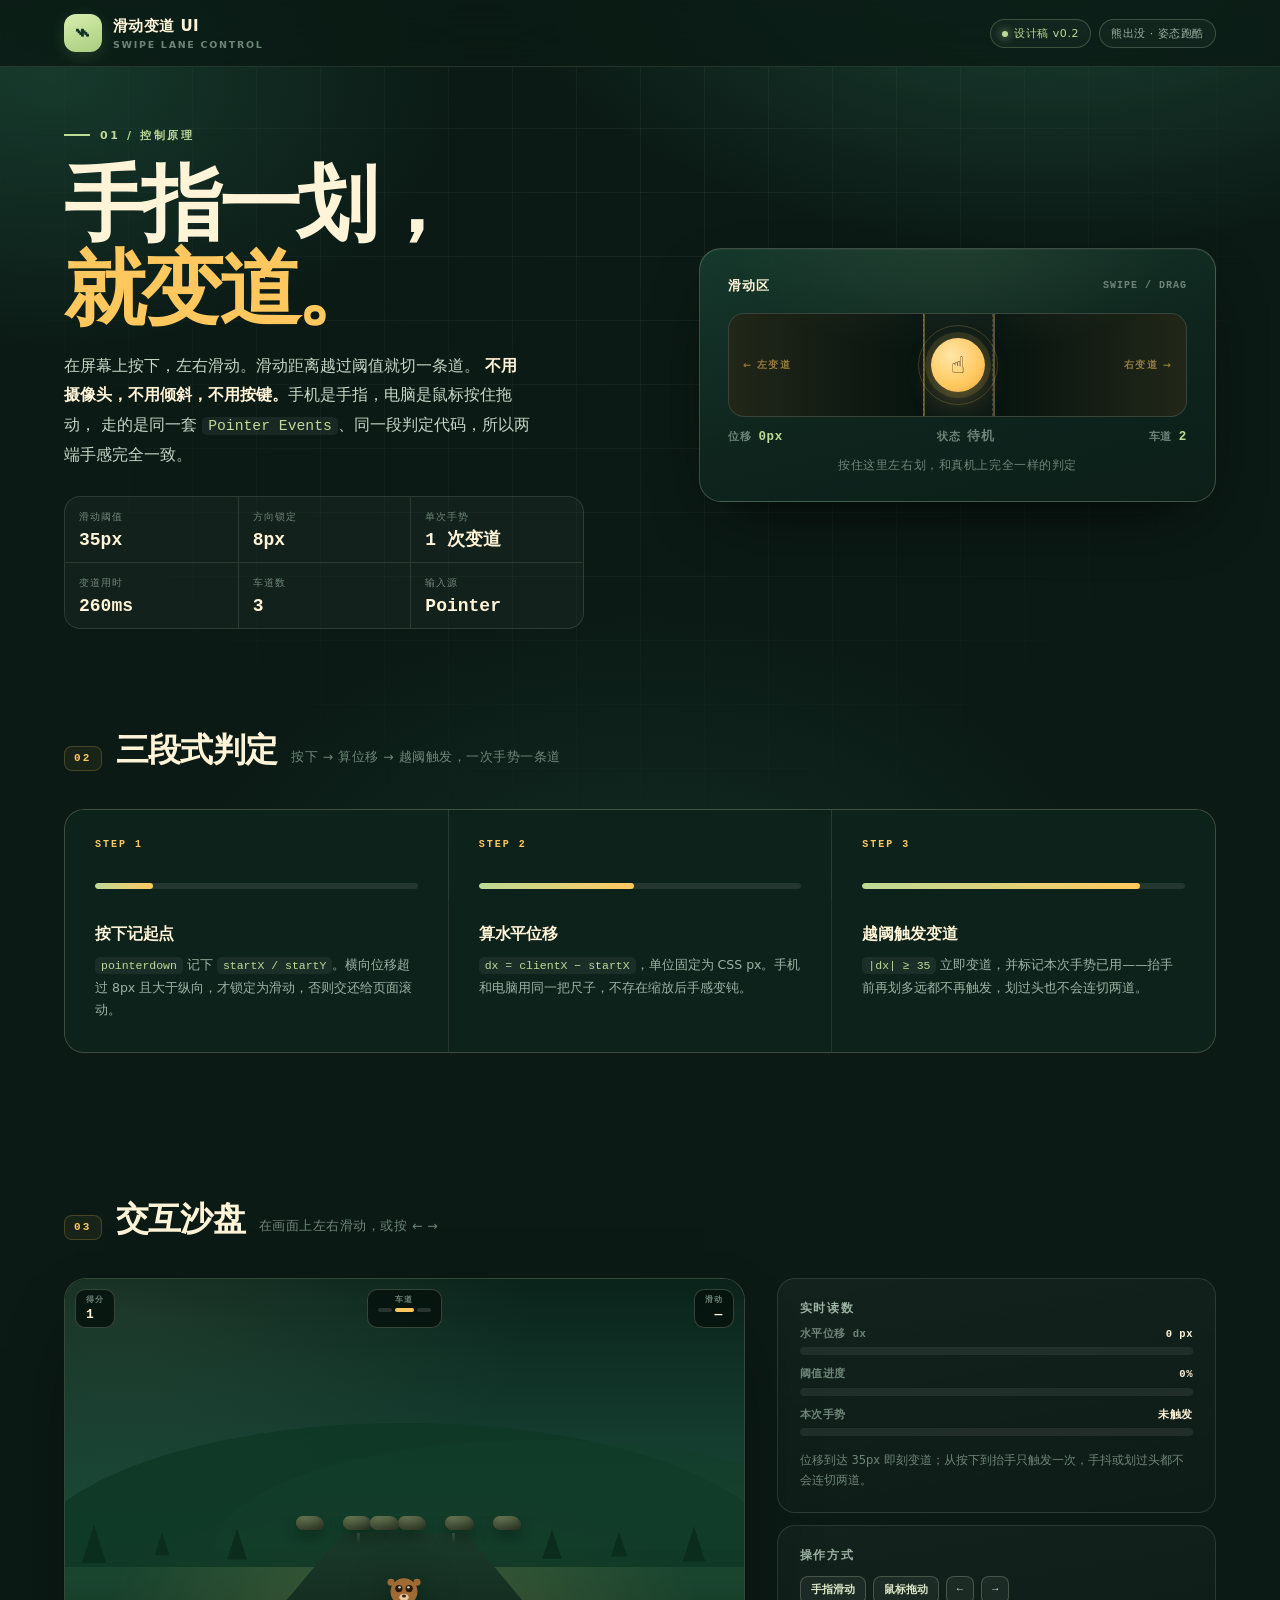
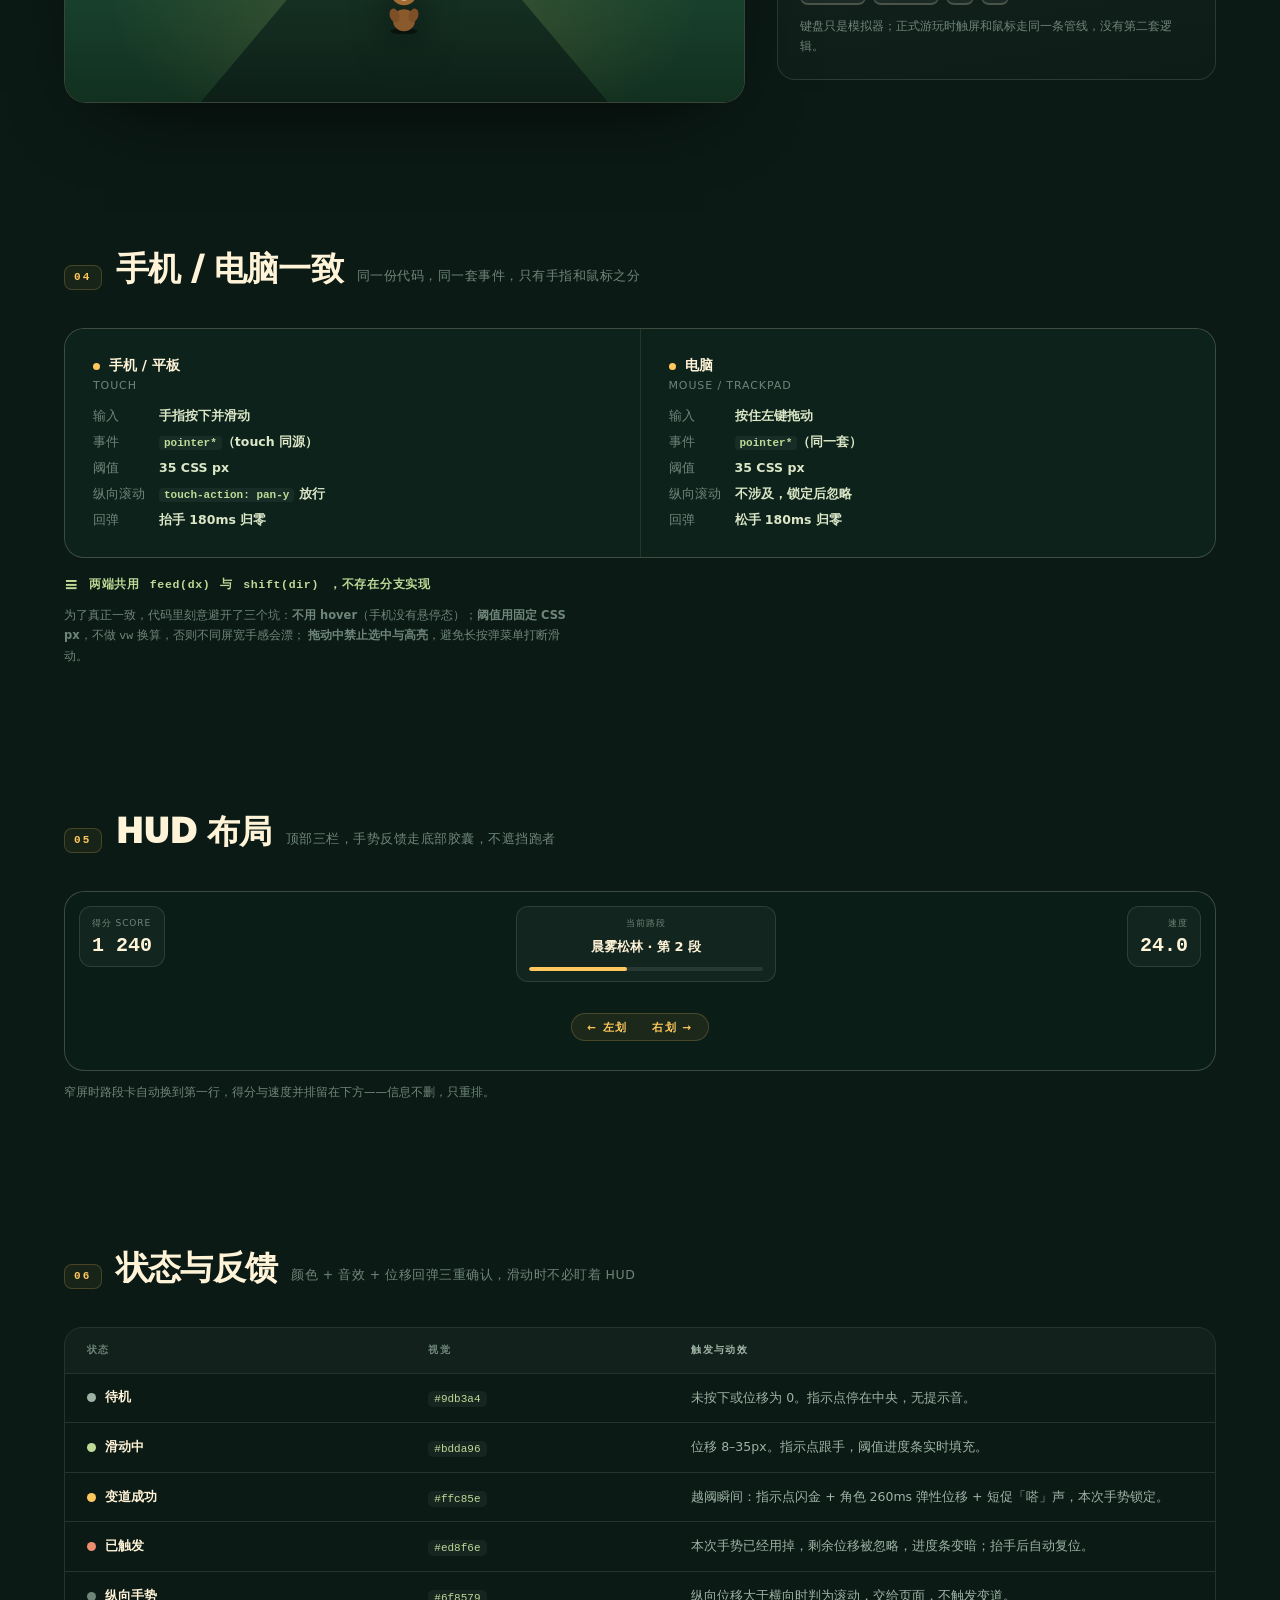
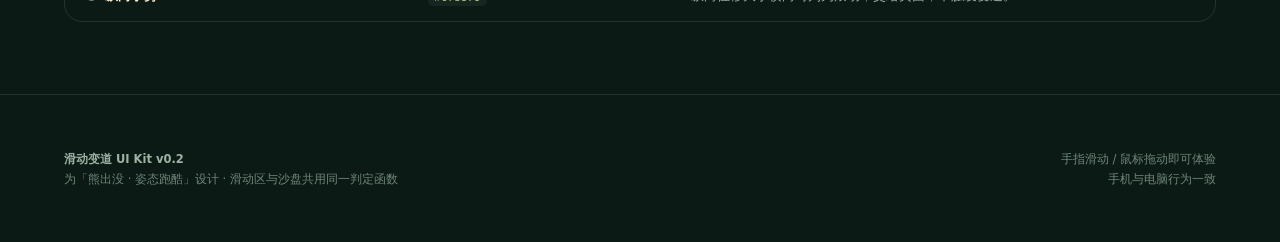
==== commit c8d9c224: "feat(ui): 控制方式改为屏幕滑动，新增手机/电脑一致性说明 - 新增 swipe-control.html：手指/鼠标滑动变道，阈值 35px，一次手势一条道 - 统一走 Pointer Ev" ====
--- a/hand-control.html
+++ b/hand-control.html
@@ -2,706 +2,22 @@
 <html lang="zh-CN">
 <head>
 <meta charset="utf-8">
-<meta name="viewport" content="width=device-width,initial-scale=1,viewport-fit=cover">
-<meta name="theme-color" content="#0b1a15">
-<title>手势变道 · UI 设计稿 | 熊出没 · 姿态跑酷</title>
+<meta name="viewport" content="width=device-width,initial-scale=1">
+<title>已迁至「滑动变道」</title>
+<link rel="canonical" href="swipe-control.html">
+<meta http-equiv="refresh" content="0;url=swipe-control.html">
 <style>
-:root{
-  color-scheme: dark;
-  --ink:#0b1a15;
-  --ink-2:#102a22;
-  --cream:#fff4d8;
-  --muted:#9db3a4;
-  --dim:#6f8579;
-  --gold:#ffc85e;
-  --lime:#bdda96;
-  --line:#eaf1d51f;
-  --line-2:#eaf1d536;
-  --surface:#ffffff08;
-  --edge:clamp(18px,5vw,84px);
-  --font:"Microsoft YaHei","PingFang SC","Heiti SC","Hiragino Sans GB",system-ui,sans-serif;
-  --mono:"Trebuchet MS","SF Mono",Consolas,monospace;
-}
-*,*::before,*::after{box-sizing:border-box}
-html{scroll-behavior:smooth}
-body{
-  margin:0;font-family:var(--font);color:var(--cream);background:var(--ink);
-  -webkit-font-smoothing:antialiased;
-  background-image:
-    radial-gradient(900px 520px at 82% -8%,#1d4536 0%,transparent 62%),
-    radial-gradient(700px 480px at 4% 8%,#173a2d 0%,transparent 58%),
-    radial-gradient(800px 600px at 50% 108%,#122e24 0%,transparent 60%);
-  background-attachment:fixed;
-}
-/* 细网格纹理 */
-body::before{
-  content:"";position:fixed;inset:0;pointer-events:none;z-index:0;opacity:.5;
-  background-image:linear-gradient(var(--line) 1px,transparent 1px),linear-gradient(90deg,var(--line) 1px,transparent 1px);
-  background-size:64px 64px;
-  mask-image:radial-gradient(circle at 50% 22%,#000 0%,transparent 78%);
-}
-.wrap{position:relative;z-index:1}
-
-/* ───────── 顶栏 ───────── */
-.topbar{
-  position:sticky;top:0;z-index:20;
-  display:flex;align-items:center;justify-content:space-between;gap:16px;
-  padding:16px var(--edge);
-  background:#0b1a15cc;backdrop-filter:blur(18px) saturate(140%);
-  border-bottom:1px solid var(--line);
-}
-.brand{display:flex;align-items:center;gap:12px;font-weight:900;letter-spacing:.03em;font-size:15px}
-.brand-mark{
-  display:grid;place-items:center;width:40px;height:40px;border-radius:13px;
-  background:linear-gradient(160deg,#d8eeae,#a8cd7f);color:#123024;
-  font:900 30px/1 Georgia,serif;padding-bottom:5px;
-  box-shadow:0 4px 16px #bdda9626;
-}
-.brand small{display:block;color:var(--dim);font-size:10px;font-weight:800;letter-spacing:.22em;margin-top:3px}
-.topbar-meta{display:flex;align-items:center;gap:10px;font-size:11px;color:var(--muted)}
-.tag{
-  padding:7px 12px;border:1px solid var(--line-2);border-radius:100px;
-  background:var(--surface);letter-spacing:.06em;white-space:nowrap;
-}
-.tag.live{color:var(--lime);border-color:#bdda9640}
-.dot{display:inline-block;width:6px;height:6px;border-radius:50%;background:var(--lime);margin-right:7px;
-  box-shadow:0 0 10px var(--lime);animation:pulse 2.4s ease-in-out infinite}
-@keyframes pulse{0%,100%{opacity:1}50%{opacity:.35}}
-
-/* ───────── 布局骨架 ───────── */
-section{padding:clamp(52px,9vh,110px) var(--edge)}
-.sec-head{display:flex;align-items:baseline;gap:16px;margin-bottom:clamp(24px,4vh,44px);flex-wrap:wrap}
-.sec-num{
-  font:800 12px/1 var(--mono);color:var(--gold);letter-spacing:.2em;
-  padding:6px 10px;border:1px solid #ffc85e33;border-radius:8px;background:#ffc85e0f;
-}
-.sec-head h2{margin:0;font-size:clamp(22px,2.6vw,34px);font-weight:950;letter-spacing:-.02em}
-.sec-head p{margin:0;color:var(--dim);font-size:13px;letter-spacing:.04em}
-
-/* ───────── Hero ───────── */
-.hero{padding-top:clamp(38px,7vh,86px);padding-bottom:clamp(18px,3vh,34px);display:grid;grid-template-columns:1.05fr .95fr;gap:clamp(28px,5vw,64px);align-items:center}
-@media(max-width:940px){.hero{grid-template-columns:1fr}}
-.eyebrow{
-  display:inline-flex;align-items:center;gap:10px;color:var(--lime);
-  font-size:11px;font-weight:900;letter-spacing:.24em;margin:0 0 20px;
-}
-.eyebrow::before{content:"";width:26px;height:2px;background:var(--lime);display:block}
-h1{
-  margin:0;font-size:clamp(42px,6.4vw,86px);font-weight:1000;line-height:1.02;letter-spacing:-.055em;
-}
-h1 em{font-style:normal;color:var(--gold)}
-.hero-copy{margin:22px 0 0;color:#c6d5c6;font-size:clamp(13px,1.3vw,16px);line-height:1.85;max-width:44ch}
-.hero-copy b{color:var(--cream);font-weight:800}
-.hero-copy code{font-family:var(--mono);background:#ffffff10;padding:1px 6px;border-radius:5px;color:var(--lime);font-size:.92em}
-.specs{display:flex;flex-wrap:wrap;gap:0;margin:30px 0 0;padding:0;list-style:none;border:1px solid var(--line);border-radius:16px;overflow:hidden;background:var(--surface);max-width:520px}
-.specs li{flex:1 1 33%;min-width:110px;padding:14px 16px}
-.specs li+li{border-left:1px solid var(--line)}
-.specs span{display:block;color:var(--dim);font-size:10px;letter-spacing:.12em;margin-bottom:7px}
-.specs strong{font:800 19px/1 var(--mono);color:var(--cream);font-variant-numeric:tabular-nums}
-
-/* ───────── 手势轨道 ───────── */
-.rail-card{
-  position:relative;padding:clamp(20px,3vw,30px);border-radius:22px;
-  border:1px solid var(--line-2);
-  background:linear-gradient(165deg,#16382c,#0e241d 55%,#0c1f19);
-  box-shadow:0 26px 70px -30px #000,inset 0 1px 0 #ffffff0d;
-  overflow:hidden;
-}
-.rail-card::after{
-  content:"";position:absolute;inset:0;pointer-events:none;
-  background:radial-gradient(340px 160px at 50% 0%,#bdda9614,transparent 70%);
-}
-.rail-head{display:flex;justify-content:space-between;align-items:center;gap:12px;margin-bottom:22px;position:relative;z-index:1}
-.rail-head strong{font-size:13px;letter-spacing:.08em}
-.rail-head span{font:800 11px/1 var(--mono);color:var(--dim);letter-spacing:.1em}
-.rail{
-  position:relative;height:74px;border-radius:16px;border:1px solid var(--line-2);
-  background:#081410;overflow:hidden;touch-action:none;cursor:grab;
-  display:flex;align-items:center;
-}
-.rail:active{cursor:grabbing}
-.rail-zone{position:absolute;top:0;bottom:0;width:50%;display:flex;align-items:center;justify-content:space-between;padding:0 14px}
-.rail-zone.left{left:0;background:linear-gradient(90deg,#ffc85e1f,transparent 82%);justify-content:flex-start}
-.rail-zone.right{right:0;background:linear-gradient(270deg,#ffc85e1f,transparent 82%);justify-content:flex-end}
-.rail-zone i{font-style:normal;font-size:10px;letter-spacing:.16em;color:#ffc85e88;font-weight:900;white-space:nowrap}
-.rail-dead{
-  position:absolute;left:50%;top:0;bottom:0;width:32.2%;transform:translateX(-50%);
-  border-left:1px dashed #eaf1d52e;border-right:1px dashed #eaf1d52e;
-  background:#ffffff06;
-}
-.rail-dead em{position:absolute;left:50%;top:7px;transform:translateX(-50%);font-style:normal;font-size:9px;letter-spacing:.14em;color:var(--dim);white-space:nowrap}
-.rail-th{position:absolute;top:0;bottom:0;width:2px;background:#ffc85e66}
-.rail-th.l{left:33.9%}
-.rail-th.r{left:66.1%}
-.hand{
-  position:absolute;top:50%;left:50%;width:56px;height:56px;margin:-28px 0 0 -28px;
-  border-radius:50%;display:grid;place-items:center;font-size:24px;
-  background:radial-gradient(circle at 38% 32%,#ffe6a8,#ffc85e 62%,#e0a53c);
-  color:#4a3410;box-shadow:0 0 0 6px #ffc85e1f,0 10px 30px -6px #ffc85e66;
-  transition:transform .08s linear,box-shadow .2s;
-  will-change:transform;
-}
-.hand::after{content:"";position:absolute;inset:-14px;border-radius:50%;border:1px solid #ffc85e33}
-.rail-meta{display:flex;justify-content:space-between;align-items:center;margin-top:16px;font:800 11px/1 var(--mono);color:var(--dim);letter-spacing:.08em;position:relative;z-index:1}
-.rail-meta b{color:var(--lime);font-size:13px}
-.rail-hint{margin:18px 0 0;color:var(--dim);font-size:11.5px;letter-spacing:.06em;text-align:center;position:relative;z-index:1}
-
-/* ───────── 原理三步 ───────── */
-.steps{display:grid;grid-template-columns:repeat(3,1fr);gap:1px;background:var(--line);border:1px solid var(--line);border-radius:20px;overflow:hidden}
-@media(max-width:820px){.steps{grid-template-columns:1fr}}
-.step{background:#0d221b;padding:clamp(20px,2.6vw,30px);position:relative}
-.step:hover{background:#112b21}
-.step-n{font:800 10px/1 var(--mono);color:var(--gold);letter-spacing:.2em;margin-bottom:16px;display:block}
-.step h3{margin:0 0 10px;font-size:16px;font-weight:900;letter-spacing:-.01em}
-.step p{margin:0;color:var(--muted);font-size:12.5px;line-height:1.8}
-.step code{font-family:var(--mono);background:#ffffff0f;padding:2px 6px;border-radius:5px;color:var(--lime);font-size:11.5px}
-.step-fig{height:52px;margin-bottom:18px;display:flex;align-items:center;gap:8px}
-.bar{height:6px;border-radius:3px;background:#ffffff17;flex:1;position:relative;overflow:hidden}
-.bar i{position:absolute;inset:0;width:38%;background:linear-gradient(90deg,#bdda96,#ffc85e);border-radius:3px}
-
-/* ───────── 沙盘 ───────── */
-.lab-grid{display:grid;grid-template-columns:minmax(0,1.55fr) minmax(0,1fr);gap:clamp(20px,3vw,32px);align-items:start}
-@media(max-width:980px){.lab-grid{grid-template-columns:1fr}}
-.stage{
-  position:relative;aspect-ratio:16/10;min-height:300px;border-radius:22px;overflow:hidden;
-  border:1px solid var(--line-2);background:#08170f;
-  touch-action:pan-y;cursor:grab;user-select:none;
-  box-shadow:0 30px 80px -40px #000,inset 0 0 90px #00000066;
-}
-.stage:active{cursor:grabbing}
-/* 场景 */
-.sky{position:absolute;inset:0;background:linear-gradient(180deg,#0a231b,#164133 46%,#1b4a33 62%,#12301f)}
-.sky::before{
-  content:"";position:absolute;inset:0;
-  background:radial-gradient(420px 200px at 50% 78%,#ffc85e2e,transparent 70%),
-             radial-gradient(600px 300px at 8% 8%,#bdda9618,transparent 70%);
-}
-.hill{position:absolute;left:-6%;right:-6%;bottom:32%;height:34%;background:#0f3826;border-radius:50% 50% 0 0/100% 100% 0 0;opacity:.85}
-.hill.b{bottom:36%;height:26%;background:#133f2a;opacity:.6;left:22%;right:-18%}
-.road{
-  position:absolute;left:0;right:0;bottom:0;height:40%;
-  background:linear-gradient(180deg,#1a3a2a,#0d1f17);
-  clip-path:polygon(41% 0,59% 0,80% 100%,20% 100%);
-}
-.lane-lines{position:absolute;left:0;right:0;bottom:0;height:40%;overflow:hidden}
-.lane-lines i{
-  position:absolute;top:-20%;width:3px;height:26%;border-radius:2px;
-  background:linear-gradient(180deg,transparent,#bdda9677,transparent);
-  animation:dash 1.05s linear infinite;
-}
-.lane-lines i:nth-child(1){left:43%}
-.lane-lines i:nth-child(2){left:57%}
-.lane-lines i:nth-child(3){left:36%;animation-delay:.35s;height:16%;opacity:.55}
-.lane-lines i:nth-child(4){left:64%;animation-delay:.35s;height:16%;opacity:.55}
-@keyframes dash{from{transform:translateY(-40%)}to{transform:translateY(460%)}}
-/* 障碍 */
-.rocks{position:absolute;left:0;right:0;bottom:0;height:44%;pointer-events:none;overflow:hidden}
-.rock{
-  position:absolute;top:0;width:30px;height:26px;
-  border-radius:9px 13px 7px 10px;
-  background:linear-gradient(150deg,#71805b,#39452f);
-  box-shadow:inset 0 -5px 10px #00000055,0 6px 16px #00000055;
-  animation:rush 2.1s linear infinite;
-}
-@keyframes rush{
-  0%{top:-12%;transform:scale(.3);opacity:0}
-  16%{opacity:.95}
-  100%{top:70%;transform:scale(1.15);opacity:1}
-}
-/* 树影 */
-.trees{position:absolute;left:0;right:0;bottom:34%;height:24%;pointer-events:none}
-.trees i{
-  position:absolute;bottom:0;width:0;height:0;
-  border-left:10px solid transparent;border-right:10px solid transparent;
-  border-bottom:32px solid #0a2a1b;opacity:.8;
-}
-/* 跑者 */
-.runner{
-  position:absolute;bottom:16%;left:50%;width:clamp(40px,7%,66px);
-  transform:translateX(-50%);transition:transform .26s cubic-bezier(.3,1.5,.45,1);
-  filter:drop-shadow(0 10px 18px #00000088);z-index:4;
-}
-.runner svg{display:block;width:100%;height:auto}
-.runner.bump svg{animation:bump .32s cubic-bezier(.34,1.56,.64,1)}
-@keyframes bump{50%{transform:translateY(-13px) scale(1.07)}}
-/* 沙盘 HUD */
-.stage-hud{position:absolute;inset:12px 12px auto;display:flex;justify-content:space-between;gap:8px;z-index:6;pointer-events:none}
-.hud-chip{
-  padding:7px 11px;border-radius:10px;border:1px solid var(--line-2);
-  background:#06120ed9;backdrop-filter:blur(8px);font:800 11px/1 var(--mono);letter-spacing:.06em;
-}
-.hud-chip span{display:block;color:var(--dim);font-size:8.5px;letter-spacing:.14em;margin-bottom:5px}
-.hud-chip b{font-size:14px;color:var(--cream)}
-.lane-pill{display:flex;gap:4px;margin-top:2px;justify-content:center}
-.lane-pill i{width:16px;height:4px;border-radius:2px;background:#ffffff22;transition:background .2s,width .2s}
-.lane-pill i.on{background:var(--gold);width:22px}
-.stage-msg{
-  position:absolute;left:50%;bottom:22%;transform:translateX(-50%);z-index:5;
-  font:900 11px/1 var(--font);letter-spacing:.2em;color:var(--gold);
-  opacity:0;transition:opacity .18s,transform .18s;white-space:nowrap;
-}
-.stage-msg.show{opacity:1;transform:translateX(-50%) translateY(-8px)}
-
-/* 控制面板 */
-.panel{display:flex;flex-direction:column;gap:14px}
-.card{
-  border:1px solid var(--line);border-radius:18px;padding:clamp(16px,2.2vw,22px);
-  background:linear-gradient(170deg,#ffffff09,#ffffff03);
-}
-.card h4{margin:0 0 14px;font-size:12px;letter-spacing:.14em;color:var(--muted);font-weight:900}
-.meter{margin-bottom:16px}
-.meter:last-child{margin-bottom:0}
-.meter-top{display:flex;justify-content:space-between;font:800 11px/1 var(--mono);color:var(--dim);margin-bottom:9px;letter-spacing:.06em}
-.meter-top b{color:var(--cream)}
-.meter-bar{height:8px;border-radius:5px;background:#ffffff12;position:relative;overflow:hidden}
-.meter-bar i{position:absolute;inset:0;width:0%;border-radius:5px;background:linear-gradient(90deg,var(--lime),var(--gold));transition:width .1s linear}
-.meter-bar::after{content:"";position:absolute;top:0;bottom:0;left:82%;width:2px;background:#ffc85e88}
-.keys{display:flex;gap:8px;flex-wrap:wrap}
-kbd{
-  font-family:var(--mono);font-size:11px;font-weight:800;padding:7px 11px;border-radius:8px;
-  background:#ffffff0d;border:1px solid var(--line-2);border-bottom-width:2px;color:#dbe7c7;
-}
-.note{color:var(--dim);font-size:11.5px;line-height:1.75;margin:12px 0 0}
-
-/* ───────── HUD 布局稿 ───────── */
-.hud-mock{
-  position:relative;border:1px solid var(--line-2);border-radius:20px;overflow:hidden;
-  background:#0a1d16;padding:16px;min-height:190px;
-  display:grid;grid-template-columns:auto 1fr auto;align-items:start;gap:12px;
-}
-.hm{background:#ffffff0a;border:1px solid var(--line);border-radius:12px;padding:10px 13px;min-width:84px}
-.hm span{display:block;font-size:9px;letter-spacing:.12em;color:var(--dim);margin-bottom:6px}
-.hm strong{font:800 22px/1 var(--mono);font-variant-numeric:tabular-nums}
-.hm.center{justify-self:center;width:100%;max-width:260px;text-align:center}
-.hm.center strong{font:900 13px/1.4 var(--font)}
-.hm.center .track{height:4px;border-radius:2px;background:#ffffff17;margin-top:12px;overflow:hidden}
-.hm.center .track i{display:block;height:100%;width:42%;background:var(--gold);border-radius:2px}
-.hm.right{justify-self:end}
-.gesture-float{
-  position:absolute;left:50%;bottom:16px;transform:translateX(-50%);
-  padding:8px 16px;border-radius:100px;border:1px solid #ffc85e33;background:#ffc85e12;
-  color:var(--gold);font:800 10.5px/1 var(--font);letter-spacing:.16em;white-space:nowrap;
-}
-
-/* ───────── 状态表 ───────── */
-.table{border:1px solid var(--line);border-radius:18px;overflow:hidden}
-.tr{display:grid;grid-template-columns:1.1fr 1fr 1.5fr;gap:14px;padding:15px clamp(14px,2vw,22px);align-items:center;font-size:12.5px}
-.tr.head{background:#ffffff08;color:var(--dim);font-size:10px;letter-spacing:.14em;font-weight:900}
-.tr+.tr{border-top:1px solid var(--line)}
-@media(max-width:720px){.tr{grid-template-columns:1fr;gap:6px}.tr.head{display:none}}
-.swatch{display:inline-flex;align-items:center;gap:9px;font-weight:800}
-.swatch i{width:9px;height:9px;border-radius:50%;display:block;flex:none}
-.tr span:last-child{color:var(--muted);line-height:1.65}
-.tr code{font-family:var(--mono);font-size:11px;color:var(--lime);background:#ffffff0d;padding:2px 6px;border-radius:5px}
-
-/* ───────── 页脚 ───────── */
-footer{
-  padding:clamp(32px,6vh,64px) var(--edge);border-top:1px solid var(--line);
-  display:flex;justify-content:space-between;gap:18px;flex-wrap:wrap;
-  color:var(--dim);font-size:11.5px;line-height:1.8;
-}
-footer b{color:var(--muted)}
-.toast{
-  position:fixed;left:50%;bottom:28px;transform:translate(-50%,20px);z-index:60;
-  padding:11px 20px;border-radius:100px;background:#ffc85e;color:#3b2a09;
-  font:900 12px/1 var(--font);letter-spacing:.1em;opacity:0;pointer-events:none;
-  transition:opacity .2s,transform .2s;box-shadow:0 14px 40px -10px #000000aa;
-}
-.toast.show{opacity:1;transform:translate(-50%,0)}
-@media(prefers-reduced-motion:reduce){*{animation:none!important;transition:none!important}}
+  html,body{margin:0;height:100%;background:#0b1a15;color:#fff4d8;
+    font-family:"Microsoft YaHei","PingFang SC",system-ui,sans-serif;
+    display:grid;place-items:center;text-align:center;line-height:1.8}
+  a{color:#ffc85e}
 </style>
 </head>
 <body>
-<div class="wrap">
-
-  <header class="topbar">
-    <div class="brand">
-      <span class="brand-mark" aria-hidden="true">⌁</span>
-      <div>手势变道 UI<small>GESTURE LANE CONTROL</small></div>
-    </div>
-    <div class="topbar-meta">
-      <span class="tag live"><span class="dot"></span>设计稿 v0.1</span>
-      <span class="tag">熊出没 · 姿态跑酷</span>
-    </div>
-  </header>
-
-  <!-- 01 HERO -->
-  <section class="hero" id="top">
-    <div>
-      <p class="eyebrow">01 / 控制原理</p>
-      <h1>手一挥，<br><em>就变道。</em></h1>
-      <p class="hero-copy">
-        不使用倾斜、不需要按键。摄像头取<b>手部中心点</b>，换算成相对肩中线的水平偏移 <code>dx</code>；
-        当 <code>|dx|</code> 越过死区阈值，即向对应方向切一条道。手势从哪边划过，角色就往哪边走。
-      </p>
-      <ul class="specs">
-        <li><span>触发阈值</span><strong>±0.35</strong></li>
-        <li><span>动作冷却</span><strong>320ms</strong></li>
-        <li><span>变道用时</span><strong>260ms</strong></li>
-        <li><span>死区宽度</span><strong>30%</strong></li>
-        <li><span>识别置信</span><strong>0.60</strong></li>
-        <li><span>车道数</span><strong>3</strong></li>
-      </ul>
-    </div>
-
-    <div class="rail-card">
-      <div class="rail-head">
-        <strong>手势滑轨</strong>
-        <span>DRAG TO TEST</span>
-      </div>
-      <div class="rail" id="rail" role="slider" aria-label="手势水平偏移" aria-valuemin="-1" aria-valuemax="1" aria-valuenow="0" tabindex="0">
-        <div class="rail-zone left"><i>← 左变道</i></div>
-        <div class="rail-zone right"><i>右变道 →</i></div>
-        <div class="rail-dead"></div>
-        <div class="rail-th l"></div><div class="rail-th r"></div>
-        <div class="hand" id="hand" aria-hidden="true">✋</div>
-      </div>
-      <div class="rail-meta">
-        <span>dx <b id="dx-read">0.00</b></span>
-        <span>状态 <b id="rail-state">待机</b></span>
-        <span>车道 <b id="rail-lane">2</b></span>
-      </div>
-      <p class="rail-hint">在滑轨上左右拖动，模拟手掌水平位移</p>
-    </div>
-  </section>
-
-  <!-- 02 三步原理 -->
-  <section id="principle">
-    <div class="sec-head">
-      <span class="sec-num">02</span>
-      <h2>三段式判定</h2>
-      <p>取点 → 归一化 → 越阈触发，单帧即可出结果</p>
-    </div>
-    <div class="steps">
-      <article class="step">
-        <span class="step-n">STEP 1</span>
-        <div class="step-fig"><div class="bar"><i style="width:22%"></i></div></div>
-        <h3>取手部中心点</h3>
-        <p>从 33 点骨骼中取左右手腕与掌心，求加权中点，得到手掌锚点 <code>handX</code>，屏蔽单点抖动。</p>
-      </article>
-      <article class="step">
-        <span class="step-n">STEP 2</span>
-        <div class="step-fig"><div class="bar"><i style="width:52%"></i></div></div>
-        <h3>换算水平偏移</h3>
-        <p>用肩宽做尺度归一化：<code>dx = (handX − shoulderX) / shoulderW</code>，与距离、体型无关，远近都能用。</p>
-      </article>
-      <article class="step">
-        <span class="step-n">STEP 3</span>
-        <div class="step-fig"><div class="bar"><i style="width:88%"></i></div></div>
-        <h3>越阈触发变道</h3>
-        <p>连续 3 帧 <code>|dx| &gt; 0.35</code> 且方向一致即触发，随后进入 320ms 冷却，避免一次挥手连跳两道。</p>
-      </article>
-    </div>
-  </section>
-
-  <!-- 03 沙盘 -->
-  <section id="lab">
-    <div class="sec-head">
-      <span class="sec-num">03</span>
-      <h2>交互沙盘</h2>
-      <p>真手势尚未接入时，用拖动 / 方向键预览手感</p>
-    </div>
-
-    <div class="lab-grid">
-      <div class="stage" id="stage" aria-label="跑酷沙盘，左右拖动切换车道">
-        <div class="sky"></div>
-        <div class="hill"></div>
-        <div class="hill b"></div>
-        <div class="road"></div>
-        <div class="lane-lines"><i></i><i></i><i></i><i></i></div>
-        <div class="trees" aria-hidden="true">
-          <i style="left:3%;transform:scale(1.35)"></i>
-          <i style="left:13%;transform:scale(.8)"></i>
-          <i style="left:24%;transform:scale(1.1)"></i>
-          <i style="right:6%;transform:scale(1.25)"></i>
-          <i style="right:17%;transform:scale(.9)"></i>
-          <i style="right:27%;transform:scale(1.05)"></i>
-        </div>
-        <div class="rocks" aria-hidden="true">
-          <span class="rock" style="left:34%;animation-delay:0s"></span>
-          <span class="rock" style="left:41%;animation-delay:.7s"></span>
-          <span class="rock" style="left:49%;animation-delay:1.45s"></span>
-          <span class="rock" style="left:56%;animation-delay:.35s"></span>
-          <span class="rock" style="left:63%;animation-delay:1.1s"></span>
-          <span class="rock" style="left:45%;animation-delay:1.8s"></span>
-        </div>
-
-        <div class="stage-hud">
-          <div class="hud-chip"><span>得分</span><b id="h-score">0</b></div>
-          <div class="hud-chip" style="text-align:center"><span>车道</span><div class="lane-pill" id="pill"><i></i><i></i><i></i></div></div>
-          <div class="hud-chip" style="text-align:right"><span>手势</span><b id="h-gesture">—</b></div>
-        </div>
-
-        <div class="runner" id="runner" style="--lane:0">
-          <svg viewBox="0 0 60 84" aria-hidden="true">
-            <ellipse cx="30" cy="80" rx="17" ry="4" fill="#000" opacity=".45"/>
-            <ellipse cx="30" cy="66" rx="14" ry="14" fill="#8a5a2c"/>
-            <circle cx="30" cy="30" r="17" fill="#a06a33"/>
-            <circle cx="23.5" cy="26" r="4.6" fill="#2a1a0c"/>
-            <circle cx="36.5" cy="26" r="4.6" fill="#2a1a0c"/>
-            <circle cx="24.4" cy="24.4" r="1.5" fill="#fff" opacity=".85"/>
-            <circle cx="35.6" cy="24.4" r="1.5" fill="#fff" opacity=".85"/>
-            <ellipse cx="30" cy="37" rx="6" ry="4.4" fill="#e8c9a0"/>
-            <ellipse cx="30" cy="35.4" rx="2.6" ry="1.9" fill="#3a2513"/>
-            <circle cx="13.5" cy="18" r="4.4" fill="#a06a33"/>
-            <circle cx="46.5" cy="18" r="4.4" fill="#a06a33"/>
-            <ellipse cx="18" cy="60" rx="6" ry="9" fill="#7d4f26" transform="rotate(-18 18 60)"/>
-            <ellipse cx="42" cy="60" rx="6" ry="9" fill="#7d4f26" transform="rotate(18 42 60)"/>
-          </svg>
-        </div>
-        <div class="stage-msg" id="stage-msg"></div>
-      </div>
-
-      <div class="panel">
-        <div class="card">
-          <h4>实时读数</h4>
-          <div class="meter">
-            <div class="meter-top"><span>水平偏移 dx</span><b id="p-dx">0.00</b></div>
-            <div class="meter-bar"><i id="p-dx-bar"></i></div>
-          </div>
-          <div class="meter">
-            <div class="meter-top"><span>识别置信度</span><b id="p-conf">0.87</b></div>
-            <div class="meter-bar"><i id="p-conf-bar" style="width:87%"></i></div>
-          </div>
-          <div class="meter">
-            <div class="meter-top"><span>稳定帧数</span><b id="p-hold">0 / 3</b></div>
-            <div class="meter-bar"><i id="p-hold-bar" style="width:0%"></i></div>
-          </div>
-          <p class="note">三条读数全部达标才会触发变道；任一回落即清零重计。</p>
-        </div>
-
-        <div class="card">
-          <h4>操作方式</h4>
-          <div class="keys">
-            <kbd>←</kbd><kbd>→</kbd><kbd>拖动画面</kbd><kbd>触屏滑动</kbd>
-          </div>
-          <p class="note">键盘与拖动为降级方案，正式接入后由摄像头手势主导，两者共用同一判定管线。</p>
-        </div>
-      </div>
-    </div>
-  </section>
-
-  <!-- 04 HUD -->
-  <section id="hud-spec">
-    <div class="sec-head">
-      <span class="sec-num">04</span>
-      <h2>HUD 布局</h2>
-      <p>顶部三栏，手势反馈走底部胶囊，不遮挡跑者</p>
-    </div>
-    <div class="hud-mock">
-      <div class="hm"><span>得分 SCORE</span><strong>1 240</strong></div>
-      <div class="hm center">
-        <span>当前路段</span>
-        <strong>晨雾松林 · 第 2 段</strong>
-        <div class="track"><i></i></div>
-      </div>
-      <div class="hm right"><span>速度 KM/H</span><strong>24.0</strong></div>
-      <div class="gesture-float">← 左变道　　右变道 →</div>
-    </div>
-  </section>
-
-  <!-- 05 反馈规范 -->
-  <section id="states">
-    <div class="sec-head">
-      <span class="sec-num">05</span>
-      <h2>状态与反馈</h2>
-      <p>颜色 + 音效 + 抖动三重确认，手势不必盯着看</p>
-    </div>
-    <div class="table">
-      <div class="tr head"><span>状态</span><span>视觉</span><span>触发与动效</span></div>
-      <div class="tr">
-        <span class="swatch"><i style="background:#9db3a4"></i>待机</span>
-        <span><code>#9db3a4</code></span>
-        <span>手在死区内。滑轨中央手标静止，无提示音。</span>
-      </div>
-      <div class="tr">
-        <span class="swatch"><i style="background:#bdda96"></i>识别中</span>
-        <span><code>#bdda96</code></span>
-        <span>手已入画但未越阈。滑轨描边渐亮，显示实时 dx 数值。</span>
-      </div>
-      <div class="tr">
-        <span class="swatch"><i style="background:#ffc85e"></i>变道成功</span>
-        <span><code>#ffc85e</code></span>
-        <span>手标闪金 + 角色 260ms 弹性位移 + 短促「嗒」声，滑轨方向高亮 180ms。</span>
-      </div>
-      <div class="tr">
-        <span class="swatch"><i style="background:#ed8f6e"></i>冷却中</span>
-        <span><code>#ed8f6e</code></span>
-        <span>320ms 内重复同类手势被吞掉，滑轨变暗提示，不弹错误。</span>
-      </div>
-      <div class="tr">
-        <span class="swatch"><i style="background:#6f8579"></i>丢失跟踪</span>
-        <span><code>#6f8579</code></span>
-        <span>手离开画面 &gt; 1s，滑轨降透明到 40%，恢复后自动接续，不打断游戏。</span>
-      </div>
-    </div>
-  </section>
-
-  <footer>
-    <div>
-      <b>手势变道 UI Kit v0.1</b><br>
-      为「熊出没 · 姿态跑酷」设计 · 判定管线与 <code>runner.js</code> 的 tiltState 共用
-    </div>
-    <div style="text-align:right">
-      拖动滑轨或沙盘即可体验<br>
-      正式接入需摄像头与 33 点骨骼数据
-    </div>
-  </footer>
-</div>
-
-<div class="toast" id="toast" role="status" aria-live="polite" hidden></div>
-
-<script>
-(function(){
-  "use strict";
-  var TH = 0.35, HOLD = 3, COOL = 320;
-  var lane = 1;            // 0 左 / 1 中 / 2 右
-  var dx = 0;
-  var holdCount = 0, holdDir = 0, lastFire = 0;
-  var $ = function(id){ return document.getElementById(id); };
-
-  var hand = $("hand"), rail = $("rail");
-  var dxRead = $("dx-read"), railState = $("rail-state"), railLane = $("rail-lane");
-  var runner = $("runner"), stage = $("stage"), msg = $("stage-msg");
-  var pill = $("pill").children;
-  var hScore = $("h-score"), hGesture = $("h-gesture");
-  var pDx = $("p-dx"), pDxBar = $("p-dx-bar"), pHold = $("p-hold"), pHoldBar = $("p-hold-bar");
-  var score = 0, scoreTimer = null;
-
-  function clamp(v,a,b){ return v<a?a:v>b?b:v; }
-
-  function render(){
-    var railW = rail.clientWidth || 480;
-    hand.style.transform = "translateX(" + (dx * railW * 0.46) + "px)";
-    dxRead.textContent = (dx>=0?"+":"") + dx.toFixed(2);
-    pDx.textContent = dxRead.textContent;
-    pDxBar.style.width = Math.abs(dx) * 100 + "%";
-    var st = "待机";
-    if (Math.abs(dx) > TH) st = dx > 0 ? "右变道" : "左变道";
-    else if (Math.abs(dx) > 0.08) st = "识别中";
-    railState.textContent = st;
-    railState.style.color = Math.abs(dx) > TH ? "#ffc85e" : (Math.abs(dx) > 0.08 ? "#bdda96" : "#6f8579");
-    rail.setAttribute("aria-valuenow", dx.toFixed(2));
-    hGesture.textContent = st === "待机" ? "—" : st;
-    railLane.textContent = lane + 1;
-    for (var i=0;i<3;i++) pill[i].classList.toggle("on", i === lane);
-    var off = (lane - 1) * (stage.clientWidth || 640) * 0.145;
-    runner.style.transform = "translateX(-50%) translateX(" + off + "px)";
-  }
-
-  function showMsg(text){
-    msg.textContent = text;
-    msg.classList.add("show");
-    clearTimeout(showMsg._t);
-    showMsg._t = setTimeout(function(){ msg.classList.remove("show"); }, 720);
-  }
-
-  function shift(dir){
-    var next = clamp(lane + dir, 0, 2);
-    if (next === lane) return false;
-    lane = next;
-    score += 10;
-    hScore.textContent = score;
-    runner.classList.remove("bump");
-    void runner.offsetWidth;
-    runner.classList.add("bump");
-    showMsg(dir > 0 ? "右变道 →" : "← 左变道");
-    render();
-    return true;
-  }
-
-  var armed = true;
-  function feed(v){
-    var now = performance.now();
-    dx = clamp(v, -1, 1);
-    if (Math.abs(dx) < TH * 0.6) armed = true;   // 回中后才允许下一次触发
-    var dir = Math.abs(dx) > TH ? (dx > 0 ? 1 : -1) : 0;
-    if (dir && dir === holdDir) holdCount++;
-    else { holdDir = dir; holdCount = dir ? 1 : 0; }
-    pHold.textContent = holdCount + " / " + HOLD;
-    pHoldBar.style.width = Math.min(100, holdCount / HOLD * 100) + "%";
-    pHoldBar.style.background = holdCount >= HOLD ? "linear-gradient(90deg,#bdda96,#ffc85e)" : "#ffffff33";
-    if (armed && holdCount >= HOLD && dir && now - lastFire > COOL){
-      if (shift(dir)) { lastFire = now; holdCount = 0; armed = false; }
-    }
-    render();
-  }
-
-  /* ── 滑轨拖动 ── */
-  var railAnchor = null;
-  rail.addEventListener("pointerdown", function(e){
-    railAnchor = e.clientX;
-    rail.setPointerCapture(e.pointerId);
-    feed(0);
-  });
-  rail.addEventListener("pointermove", function(e){
-    if (railAnchor === null) return;
-    feed((e.clientX - railAnchor) / (rail.clientWidth * 0.5));
-  });
-  function railEnd(e){
-    if (railAnchor === null) return;
-    railAnchor = null;
-    // 回弹
-    var start = dx, t0 = performance.now();
-    (function back(){
-      var k = Math.min(1, (performance.now() - t0) / 220);
-      feed(start * (1 - k));
-      if (k < 1) requestAnimationFrame(back);
-    })();
-  }
-  rail.addEventListener("pointerup", railEnd);
-  rail.addEventListener("pointercancel", railEnd);
-
-  /* ── 沙盘拖动 ── */
-  var sAnchor = null, sx0 = 0, sy0 = 0, locked = false;
-  stage.addEventListener("pointerdown", function(e){
-    sAnchor = e.clientX; sx0 = e.clientX; sy0 = e.clientY; locked = false;
-    stage.setPointerCapture(e.pointerId);
-  });
-  stage.addEventListener("pointermove", function(e){
-    if (sAnchor === null) return;
-    var ddx = e.clientX - sx0, ddy = e.clientY - sy0;
-    if (!locked){
-      if (Math.abs(ddy) > Math.abs(ddx) && Math.abs(ddy) > 18) { sAnchor = null; return; }
-      if (Math.abs(ddx) < 26) return;
-      locked = true;
-    }
-    feed((e.clientX - sAnchor) / (stage.clientWidth * 0.5));
-  });
-  stage.addEventListener("pointerup", function(){
-    sAnchor = null;
-    var start = dx, t0 = performance.now();
-    (function back(){
-      var k = Math.min(1, (performance.now() - t0) / 200);
-      feed(start * (1 - k));
-      if (k < 1) requestAnimationFrame(back);
-    })();
-  });
-
-  /* ── 键盘 ── */
-  document.addEventListener("keydown", function(e){
-    if (e.key === "ArrowLeft" || e.key === "a" || e.key === "A"){ e.preventDefault(); shift(-1); flash(-0.7); }
-    if (e.key === "ArrowRight" || e.key === "d" || e.key === "D"){ e.preventDefault(); shift(1); flash(0.7); }
-  });
-  function flash(v){
-    var start = dx, t0 = performance.now();
-    (function anim(){
-      var k = Math.min(1, (performance.now() - t0) / 300);
-      dx = start + (v - start) * k;
-      render();
-      if (k < 1) setTimeout(anim, 16);
-    })();
-  }
-
-  /* ── 分数缓增 ── */
-  scoreTimer = setInterval(function(){
-    score += 1;
-    hScore.textContent = score;
-  }, 1400);
-
-  window.addEventListener("resize", render);
-  render();
-})();
-</script>
+  <div>
+    <p>这页已改名为「滑动变道」</p>
+    <p><a href="swipe-control.html">前往 swipe-control.html</a></p>
+  </div>
+  <script>location.replace("swipe-control.html" + location.search + location.hash);</script>
 </body>
 </html>
